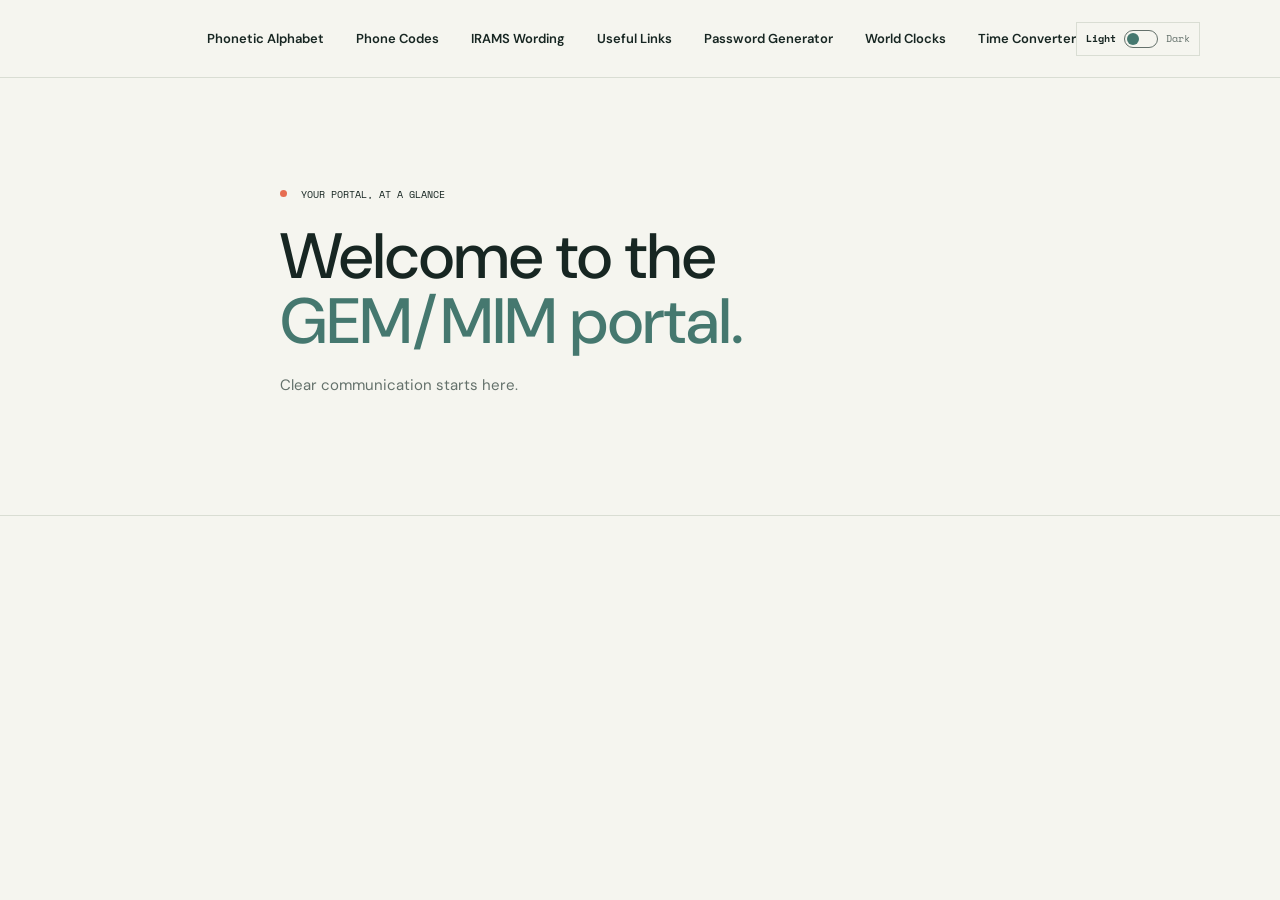
==== index.html @ 0befe722 "Initial commit" ====
<!doctype html>
<html lang="en">
	<head>
		<meta charset="utf-8">
		<meta name="viewport" content="width=device-width, initial-scale=1">
		<meta name="theme-color" content="#f5f5ef">
		<meta name="description" content="Welcome to the GEM/MIM portal. Browse a quick, searchable phonetic alphabet reference.">
		<title>GEM/MIM Portal</title>
		<script src="public/js/theme.js"></script>
		<link rel="preconnect" href="https://fonts.googleapis.com">
		<link rel="preconnect" href="https://fonts.gstatic.com" crossorigin>
		<link href="https://fonts.googleapis.com/css2?family=DM+Sans:wght@400;500;600;700&family=Space+Mono:wght@400;700&display=swap" rel="stylesheet">
		<link rel="stylesheet" href="public/css/styles.css">
		<script src="public/js/index.js" defer></script>
	</head>
	<body>
		<header class="site-header">
			<nav aria-label="Main navigation">
				<div class="header-references">
					<button class="nav-link" type="button" data-open-alphabet aria-haspopup="dialog" aria-controls="alphabet-dialog">Phonetic Alphabet</button>
					<button class="nav-link phonecodes-link" type="button" data-open-phonecodes aria-haspopup="dialog" aria-controls="phonecodes-dialog">Phone Codes</button>
					<button class="nav-link irams-link" type="button" data-open-irams aria-haspopup="dialog">IRAMS Wording</button>
					<button class="nav-link" type="button" data-open-links aria-haspopup="dialog" aria-controls="links-dialog">Useful Links</button>
					<button class="nav-link" type="button" data-open-passwordgenerator aria-haspopup="dialog" aria-controls="passwordgenerator-dialog">Password Generator</button>
					<button class="nav-link" type="button" data-open-worldclocks aria-haspopup="dialog" aria-controls="worldclocks-dialog">World Clocks</button>
					<button class="nav-link" type="button" data-open-timeconverter aria-haspopup="dialog" aria-controls="timeconverter-dialog">Time Converter</button>
				</div>
				<button class="theme-toggle" id="theme-toggle" type="button" role="switch" aria-checked="false" aria-label="Dark mode" title="Switch to dark mode">
					<span>Light</span><span class="theme-toggle-track" aria-hidden="true"><span></span></span><span>Dark</span>
				</button>
			</nav>
		</header>

		<main id="home">
			<section class="welcome" aria-labelledby="welcome-title">
				<div class="welcome-copy">
					<p class="eyebrow"><span class="status-dot" aria-hidden="true"></span> YOUR PORTAL, AT A GLANCE</p>
					<h1 id="welcome-title">Welcome to the<br><span>GEM/MIM portal.</span></h1>
					<p class="welcome-description">Clear communication starts here.</p>
				</div>
			</section>

		</main>

		<dialog class="alphabet-dialog" id="alphabet-dialog" aria-label="Phonetic Alphabet Reference">
			<div class="dialog-toolbar">
				<div class="dialog-actions">
					<button class="dialog-minimize" type="button" data-minimize="alphabet-dialog" aria-label="Minimize phonetic alphabet" title="Minimize">−</button>
					<button class="dialog-close" id="dialog-close" type="button" aria-label="Close phonetic alphabet" title="Close">×</button>
				</div>
			</div>
			<iframe class="alphabet-frame" id="alphabet-frame" src="public/html/phoneticalphabet.html" title="Phonetic alphabet with pronunciations"></iframe>
		</dialog>
		<dialog class="alphabet-dialog" id="phonecodes-dialog" aria-label="Phone Codes Reference">
			<div class="dialog-toolbar">
				<div class="dialog-actions">
					<button class="dialog-minimize" type="button" data-minimize="phonecodes-dialog" aria-label="Minimize phone codes" title="Minimize">−</button>
					<button class="dialog-close" id="phonecodes-dialog-close" type="button" aria-label="Close phone codes" title="Close">×</button>
				</div>
			</div>
			<iframe class="alphabet-frame" id="phonecodes-frame" src="public/html/phonecodes.html" title="Country phone codes"></iframe>
		</dialog>
		<template id="irams-dialog-template">
			<dialog class="alphabet-dialog" aria-label="IRAMS Wording Generator">
				<div class="dialog-toolbar">
					<div class="dialog-actions">
						<button class="dialog-minimize" type="button" data-minimize-irams aria-label="Minimize IRAMS wording" title="Minimize">−</button>
						<button class="dialog-close" type="button" data-close-irams aria-label="Close IRAMS wording" title="Close">×</button>
					</div>
				</div>
				<iframe class="alphabet-frame" src="public/html/iramswording.html" title="IRAMS wording generator"></iframe>
			</dialog>
		</template>
		<dialog class="alphabet-dialog" id="links-dialog" aria-label="Useful Links Collection">
			<div class="dialog-toolbar">
				<div class="dialog-actions">
					<button class="dialog-minimize" type="button" data-minimize="links-dialog" aria-label="Minimize useful links" title="Minimize">−</button>
					<button class="dialog-close" id="links-dialog-close" type="button" aria-label="Close useful links" title="Close">×</button>
				</div>
			</div>
			<iframe class="alphabet-frame" id="links-frame" src="public/html/links.html" title="Useful links"></iframe>
		</dialog>
		<dialog class="alphabet-dialog" id="passwordgenerator-dialog" aria-label="Password Generator">
			<div class="dialog-toolbar">
				<div class="dialog-actions">
					<button class="dialog-minimize" type="button" data-minimize="passwordgenerator-dialog" aria-label="Minimize password generator" title="Minimize">−</button>
					<button class="dialog-close" id="passwordgenerator-dialog-close" type="button" aria-label="Close password generator" title="Close">×</button>
				</div>
			</div>
			<iframe class="alphabet-frame" id="passwordgenerator-frame" src="public/html/passwordgenerator.html" title="Password generator"></iframe>
		</dialog>
		<dialog class="alphabet-dialog worldclocks-dialog" id="worldclocks-dialog" aria-label="World Clocks">
			<div class="dialog-toolbar">
				<div class="dialog-actions">
					<button class="dialog-minimize" type="button" data-minimize="worldclocks-dialog" aria-label="Minimize world clocks" title="Minimize">−</button>
					<button class="dialog-close" id="worldclocks-dialog-close" type="button" aria-label="Close world clocks" title="Close">×</button>
				</div>
			</div>
			<iframe class="alphabet-frame worldclocks-frame" id="worldclocks-frame" src="public/html/worldclocks.html" title="World clocks"></iframe>
		</dialog>
		<dialog class="alphabet-dialog" id="timeconverter-dialog" aria-label="Time Converter">
			<div class="dialog-toolbar">
				<div class="dialog-actions">
					<button class="dialog-minimize" type="button" data-minimize="timeconverter-dialog" aria-label="Minimize time converter" title="Minimize">−</button>
					<button class="dialog-close" id="timeconverter-dialog-close" type="button" aria-label="Close time converter" title="Close">×</button>
				</div>
			</div>
			<iframe class="alphabet-frame" id="timeconverter-frame" src="public/html/timeconverter.html" title="Time converter"></iframe>
		</dialog>
		<div class="minimized-dialog-dock" id="minimized-dialog-dock" role="group" aria-label="Minimized popups" hidden></div>
	</body>
</html>
---- public/css/styles.css ----
:root {
	color-scheme: light;
	--paper: #f5f5ef;
	--ink: #172622;
	--muted: #64716b;
	--line: #d9ddd3;
	--lime: #e4ed75;
	--coral: #e66d51;
	--teal: #9fc8bd;
	--surface: #fafaf6;
	--surface-muted: #e9ebe5;
	--surface-hover: #ebeee5;
	--surface-green: #edf1e9;
	--surface-error: #f7e9e3;
	--accent: #45786f;
	--accent-deep: #315a51;
	--accent-text: #48766d;
	--input-border: #cbd1c7;
	--placeholder: #818b84;
	--error-text: #813d2d;
	--disabled-bg: #dfe3dc;
	--disabled-text: #727d75;
	--toolbar-bg: #172622;
	--toolbar-fg: #f5f5ef;
	--popup-paper: var(--paper);
	--mono: "Space Mono", "Courier New", monospace;
	--sans: "DM Sans", "Avenir Next", Avenir, sans-serif;
}

:root[data-theme="dark"] {
	color-scheme: dark;
	--paper: #252927;
	--ink: #e5ece5;
	--muted: #a8b5ac;
	--line: #39463f;
	--lime: #d5e56b;
	--coral: #f08367;
	--teal: #87b9a8;
	--surface: #3c4440;
	--surface-muted: #434b47;
	--surface-hover: #46534c;
	--surface-green: #35493f;
	--surface-error: #4a3832;
	--accent: #a2d1bd;
	--accent-deep: #365f50;
	--accent-text: #a2d1bd;
	--input-border: #53635a;
	--placeholder: #a0ada4;
	--error-text: #ffc0ad;
	--disabled-bg: #303c35;
	--disabled-text: #9aa69e;
	--toolbar-bg: #293a33;
	--toolbar-fg: #edf3ed;
	--popup-paper: #343a37;
}

:root[data-theme="dark"][data-context="popup"] { --paper: var(--popup-paper); }

* { box-sizing: border-box; }

html { scroll-behavior: smooth; }

body {
	margin: 0;
	background: var(--paper);
	color: var(--ink);
	font-family: var(--sans);
	-webkit-font-smoothing: antialiased;
}

a { color: inherit; }

.site-header {
	height: 78px;
	padding: 0 clamp(22px, 6.25vw, 96px);
	display: flex;
	align-items: center;
	justify-content: flex-start;
	border-bottom: 1px solid var(--line);
}

.site-header nav { width: 100%; display: grid; grid-template-columns: 1fr auto 1fr; align-items: center; }
.header-references { grid-column: 2; display: flex; align-items: center; gap: 20px; }
.theme-toggle { grid-column: 3; justify-self: end; display: inline-flex; align-items: center; gap: 8px; padding: 7px 9px; border: 1px solid var(--line); background: transparent; color: var(--muted); font: 10px var(--mono); cursor: pointer; }
.theme-toggle[aria-checked="false"] > span:first-child, .theme-toggle[aria-checked="true"] > span:last-child { color: var(--ink); font-weight: 700; }
.theme-toggle-track { width: 34px; height: 18px; display: flex; align-items: center; padding: 2px; border: 1px solid var(--muted); border-radius: 10px; }
.theme-toggle-track span { width: 12px; height: 12px; border-radius: 50%; background: var(--accent); transition: transform 160ms ease; }
.theme-toggle[aria-checked="true"] .theme-toggle-track span { transform: translateX(16px); }

.nav-link {
	display: inline-flex;
	align-items: center;
	gap: 10px;
	padding: 9px 0 9px 12px;
	border: 0;
	background: transparent;
	color: var(--ink);
	font-family: var(--sans);
	font-size: 13px;
	font-weight: 600;
	cursor: pointer;
}

.nav-link:hover { color: var(--accent); }
.nav-link:disabled, .nav-link:disabled:hover { color: var(--muted); cursor: not-allowed; opacity: 0.65; }

a:focus-visible, button:focus-visible, input:focus-visible { outline: 3px solid var(--coral); outline-offset: 4px; }

main { max-width: 1440px; margin: 0 auto; }

.welcome {
	min-height: 438px;
	display: grid;
	grid-template-columns: 1fr;
	align-items: center;
	padding: 70px clamp(22px, 10.4vw, 160px) 78px;
	border-bottom: 1px solid var(--line);
}

.welcome-copy { width: 100%; max-width: 720px; margin: 0 auto; }
.eyebrow { margin: 0; font: 10px var(--mono); letter-spacing: 0; }
.status-dot { display: inline-block; width: 7px; height: 7px; margin-right: 8px; border-radius: 50%; background: var(--coral); vertical-align: 1px; }

h1 {
	margin: 22px 0 18px;
	font-size: clamp(42px, 5vw, 70px);
	line-height: 1.02;
	font-weight: 500;
	letter-spacing: 0;
}

h1 span { color: var(--accent); }
.welcome-description { max-width: 380px; margin: 0; color: var(--muted); font-size: 15px; line-height: 1.7; }

.alphabet-dialog {
	width: min(900px, calc(100vw - 32px));
	max-width: none;
	max-height: min(900px, calc(100vh - 32px));
	max-height: min(900px, calc(100dvh - 32px));
	padding: 0;
	border: 1px solid var(--line);
	background: var(--popup-paper);
	color: var(--ink);
	box-shadow: 0 24px 90px rgb(0 0 0 / 30%);
}
.worldclocks-dialog { width: min(1320px, calc(100vw - 32px)); max-height: min(960px, calc(100vh - 32px)); max-height: min(960px, calc(100dvh - 32px)); }

.alphabet-dialog::backdrop { background: rgb(16 28 24 / 68%); backdrop-filter: blur(3px); }
.dialog-toolbar { min-height: 64px; display: flex; align-items: center; justify-content: flex-end; gap: 16px; padding: 0 20px 0 24px; background: var(--toolbar-bg); color: var(--toolbar-fg); }
.dialog-toolbar:focus { outline: none; }
.dialog-actions { display: flex; align-items: center; gap: 7px; }
.dialog-minimize { width: 38px; height: 38px; display: grid; place-items: center; border: 1px solid rgb(245 245 239 / 35%); background: transparent; color: var(--toolbar-fg); font: 23px/1 var(--sans); cursor: pointer; }
.dialog-minimize:hover { background: var(--accent-deep); }
.dialog-close { width: 38px; height: 38px; display: grid; place-items: center; border: 1px solid rgb(245 245 239 / 35%); background: transparent; color: var(--toolbar-fg); font: 25px/1 var(--sans); cursor: pointer; }
.dialog-close:hover { background: var(--coral); }
.alphabet-frame { width: 100%; height: min(800px, calc(100vh - 96px)); height: min(800px, calc(100dvh - 96px)); display: block; border: 0; background: var(--paper); }
.worldclocks-frame { height: min(880px, calc(100vh - 96px)); height: min(880px, calc(100dvh - 96px)); }
.minimized-dialog-dock { position: fixed; right: 16px; bottom: 16px; z-index: 10; display: flex; flex-wrap: wrap; justify-content: flex-end; gap: 8px; max-width: calc(100vw - 32px); }
.minimized-dialog-dock[hidden] { display: none; }
.minimized-popup { display: flex; border: 1px solid var(--line); background: var(--ink); box-shadow: 0 8px 24px rgb(0 0 0 / 18%); }
.minimized-popup button { min-height: 48px; border: 0; background: transparent; color: var(--toolbar-fg); font: 13px var(--sans); cursor: pointer; }
.minimized-popup button:hover { background: var(--accent-deep); }
.minimized-popup-restore { padding: 0 16px; font-weight: 600 !important; }
.minimized-popup-dismiss { width: 44px; border-left: 1px solid rgb(245 245 239 / 25%) !important; font-size: 21px !important; }

.pronunciation-page { padding: 34px clamp(18px, 5vw, 42px) 40px; }
.pronunciation-kicker { margin: 0 0 10px; color: var(--accent); font: 10px var(--mono); }
.pronunciation-title { margin: 0; font-size: clamp(28px, 5vw, 40px); font-weight: 500; line-height: 1.1; }
.pronunciation-note { margin: 10px 0 24px; color: var(--muted); font-size: 13px; }
.spelling-tool { margin: 24px 0 28px; padding: 18px; border: 1px solid var(--line); background: var(--surface); }
.spelling-title { margin: 0 0 14px; font-size: 16px; font-weight: 600; }
.spelling-label { display: block; margin-bottom: 7px; color: var(--muted); font-size: 11px; font-weight: 600; }
.spelling-input-wrap { position: relative; width: 100%; }
.spelling-input { width: 100%; min-height: 42px; padding: 0 44px 0 11px; border: 1px solid var(--input-border); border-radius: 0; background: var(--paper); color: var(--ink); font: 14px var(--sans); }
.spelling-input::placeholder { color: var(--placeholder); }
.popup-search-clear { width: 30px; height: 30px; position: absolute; top: 50%; right: 7px; display: grid; place-items: center; padding: 0; transform: translateY(-50%); border: 0; background: transparent; color: var(--muted); font: 20px/1 var(--sans); cursor: pointer; }
.popup-search-clear:hover { background: var(--surface-hover); color: var(--ink); }
.popup-search-clear[hidden] { display: none; }
.phonecodes-search::-webkit-search-cancel-button, .links-search::-webkit-search-cancel-button, .spelling-input::-webkit-search-cancel-button { -webkit-appearance: none; appearance: none; }
.spelling-hint, .spelling-status { margin: 8px 0 0; color: var(--muted); font-size: 11px; }
.spelling-output { display: flex; flex-wrap: wrap; gap: 8px; margin-top: 15px; }
.spelling-word { display: flex; flex-wrap: wrap; gap: 6px; }
.spelling-item { min-width: 88px; display: flex; flex-direction: column; gap: 3px; padding: 7px 9px; border-left: 2px solid var(--teal); background: var(--surface-green); }
.spelling-character { color: var(--accent-text); font: 700 11px var(--mono); }
.spelling-detail { color: var(--ink); font-size: 10px; }
.spelling-item-unsupported { border-left-color: var(--coral); background: var(--surface-error); }
.spelling-item-unsupported .spelling-character { color: var(--coral); }
.pronunciation-section + .pronunciation-section { margin-top: 28px; }
.pronunciation-section-title { margin: 0 0 12px; font-size: 18px; font-weight: 600; }
.pronunciation-list { display: grid; grid-template-columns: repeat(2, minmax(0, 1fr)); margin: 0; padding: 0; list-style: none; border-top: 1px solid var(--line); }
.pronunciation-item { min-height: 54px; display: grid; grid-template-columns: 27px minmax(72px, 1fr) auto; align-items: center; gap: 8px; padding: 0 9px; border-bottom: 1px solid var(--line); }
.pronunciation-item:nth-child(2n) { border-left: 1px solid var(--line); }
.pronunciation-symbol { color: var(--accent-text); font: 700 11px var(--mono); }
.pronunciation-word { font-size: 13px; font-weight: 600; }
.pronunciation-sound { color: var(--muted); font: 9px var(--mono); text-align: right; }

.phonecodes-page { padding: 34px clamp(18px, 5vw, 42px) 40px; }
.phonecodes-kicker { margin: 0 0 10px; color: var(--accent); font: 10px var(--mono); }
.phonecodes-title { margin: 0; font-size: clamp(28px, 5vw, 40px); font-weight: 500; line-height: 1.1; }
.phonecodes-tools { display: grid; grid-template-columns: 1fr auto; align-items: end; gap: 7px 18px; margin: 24px 0 12px; }
.phonecodes-search-label { grid-column: 1 / -1; color: var(--muted); font-size: 11px; font-weight: 600; }
.phonecodes-search-wrap { position: relative; }
.phonecodes-search { width: 100%; height: 42px; padding: 0 44px 0 38px; border: 1px solid var(--input-border); border-radius: 0; background: var(--surface); color: var(--ink); font: 12px var(--sans); }
.phonecodes-search-icon { width: 13px; height: 13px; position: absolute; top: 14px; left: 14px; border: 1.5px solid var(--muted); border-radius: 50%; pointer-events: none; }
.phonecodes-search-icon::after { content: ""; width: 5px; height: 1.5px; position: absolute; right: -4px; bottom: -2px; background: var(--muted); transform: rotate(45deg); }
.phonecodes-count { margin: 0 0 12px; color: var(--muted); font: 10px var(--mono); white-space: nowrap; }
.phonecodes-table-wrap { overflow: auto; border-top: 1px solid var(--line); }
.phonecodes-table { width: 100%; border-collapse: collapse; text-align: left; font-size: 12px; }
.phonecodes-table th { position: sticky; top: 0; z-index: 1; padding: 10px; background: var(--ink); color: var(--paper); font: 9px var(--mono); }
.phonecodes-table td { height: 42px; padding: 7px 10px; border-bottom: 1px solid var(--line); }
.phonecodes-table td:nth-child(n + 2) { font-family: var(--mono); font-size: 10px; }
.phonecodes-table tbody tr:hover { background: var(--surface-hover); }
.phonecodes-table td:nth-child(2) { color: var(--accent); font-weight: 700; }
.phonecodes-empty { margin: 0; padding: 22px 10px; border-bottom: 1px solid var(--line); color: var(--muted); font-size: 13px; }
.phonecodes-empty[hidden] { display: none; }

.links-page { padding: 34px clamp(18px, 5vw, 42px) 40px; }
.links-kicker { margin: 0 0 10px; color: var(--accent); font: 10px var(--mono); }
.links-title { margin: 0; font-size: clamp(28px, 5vw, 40px); font-weight: 500; line-height: 1.1; }
.links-tools { display: grid; grid-template-columns: 1fr auto; align-items: end; gap: 7px 18px; margin: 24px 0 12px; }
.links-search-label { grid-column: 1 / -1; color: var(--muted); font-size: 11px; font-weight: 600; }
.links-search-wrap { position: relative; }
.links-search { width: 100%; height: 42px; padding: 0 44px 0 38px; border: 1px solid var(--input-border); border-radius: 0; background: var(--surface); color: var(--ink); font: 12px var(--sans); }
.links-search-icon { width: 13px; height: 13px; position: absolute; top: 14px; left: 14px; border: 1.5px solid var(--muted); border-radius: 50%; pointer-events: none; }
.links-search-icon::after { content: ""; width: 5px; height: 1.5px; position: absolute; right: -4px; bottom: -2px; background: var(--muted); transform: rotate(45deg); }
.links-count { margin: 0 0 12px; color: var(--muted); font: 10px var(--mono); white-space: nowrap; }
.links-group + .links-group { margin-top: 24px; }
.links-group-title { display: flex; align-items: center; justify-content: space-between; gap: 12px; margin: 0; padding: 7px 10px; border-top: 1px solid var(--line); background: var(--surface-muted); font-size: 14px; font-weight: 600; }
.links-group-toggle { width: 30px; height: 30px; flex: 0 0 30px; border: 1px solid var(--line); background: transparent; color: var(--ink); font: 16px/1 var(--sans); cursor: pointer; }
.links-group-toggle:hover { background: var(--lime); }
.links-table-wrap { overflow: auto; border-top: 1px solid var(--line); }
.links-table { width: 100%; border-collapse: collapse; text-align: left; font-size: 12px; }
.links-table th { position: sticky; top: 0; z-index: 1; padding: 10px; background: var(--ink); color: var(--paper); font: 9px var(--mono); }
.links-table td { height: 48px; padding: 7px 10px; border-bottom: 1px solid var(--line); }
.links-table tbody tr:hover { background: var(--surface-hover); }
.links-title-cell { font-weight: 600; }
.links-table td:nth-child(2), .links-table td:nth-child(3) { width: 1%; white-space: nowrap; }
.links-toggle { width: 34px; height: 34px; border: 1px solid var(--line); background: transparent; color: var(--ink); font: 16px/1 var(--sans); cursor: pointer; }
.links-toggle:hover, .links-open-button:hover { background: var(--lime); }
.links-open-button { min-height: 34px; display: inline-flex; align-items: center; padding: 0 10px; border: 1px solid var(--line); color: var(--ink); font-size: 11px; font-weight: 600; text-decoration: none; }
.links-details-row[hidden], .links-empty[hidden] { display: none; }
.links-table .links-details-row:hover { background: transparent; }
.links-details-content { margin: 0; padding: 5px 0; color: var(--muted); font-size: 12px; line-height: 1.6; white-space: pre-wrap; }
.links-empty { margin: 0; padding: 22px 10px; border-bottom: 1px solid var(--line); color: var(--muted); font-size: 13px; }

.irams-page { max-width: 820px; padding: 28px clamp(18px, 4vw, 34px) 36px; }
.irams-title { margin: 0 0 22px; font-size: clamp(27px, 4vw, 36px); font-weight: 500; line-height: 1.1; }
.irams-form-error { margin: -10px 0 18px; padding: 10px 12px; border-left: 3px solid var(--coral); background: var(--surface-error); color: var(--error-text); font-size: 12px; line-height: 1.5; }
.irams-form-error[hidden] { display: none; }
.irams-form { display: grid; gap: 17px; }
.irams-count-fields { display: grid; grid-template-columns: repeat(2, minmax(0, 1fr)); gap: 14px; }
.irams-field { min-width: 0; display: grid; gap: 7px; }
.irams-field label { color: var(--ink); font-size: 12px; font-weight: 600; }
.irams-field input, .irams-field textarea, .irams-output {
	width: 100%;
	border: 1px solid var(--input-border);
	border-radius: 0;
	background: var(--surface);
	color: var(--ink);
	font: 13px var(--sans);
}
.irams-field input { min-height: 40px; padding: 0 11px; }
.irams-field textarea { min-height: 92px; padding: 10px 11px; resize: none; line-height: 1.5; }
.irams-field textarea#impacted-customers { min-height: 128px; }
.irams-field textarea:disabled { background: var(--surface-muted); color: var(--placeholder); cursor: not-allowed; }
.irams-field input::placeholder, .irams-field textarea::placeholder { color: var(--placeholder); }
.irams-field-hint { color: var(--muted); font-size: 10px; }
.irams-checkbox { width: fit-content; display: inline-flex; align-items: center; gap: 9px; color: var(--ink); font-size: 12px; font-weight: 600; cursor: pointer; }
.irams-checkbox input { width: 16px; height: 16px; margin: 0; accent-color: var(--accent); }
.irams-generate-button { width: fit-content; min-height: 40px; padding: 0 16px; border: 0; background: var(--ink); color: var(--paper); font: 12px var(--sans); font-weight: 600; cursor: pointer; }
.irams-generate-button:hover { background: var(--accent-deep); }
.irams-output-section { margin-top: 25px; padding-top: 17px; border-top: 1px solid var(--line); }
.irams-output-heading { display: flex; align-items: center; justify-content: space-between; gap: 16px; margin-bottom: 9px; }
.irams-output-heading h2 { margin: 0; font-size: 16px; font-weight: 600; }
.irams-copy-button { min-height: 34px; padding: 0 12px; border: 1px solid var(--ink); background: var(--ink); color: var(--paper); font: 11px var(--sans); font-weight: 600; cursor: pointer; }
.irams-copy-button:hover { background: var(--accent-deep); }
.irams-copy-button:disabled { border-color: var(--line); background: var(--disabled-bg); color: var(--disabled-text); cursor: not-allowed; }
.irams-output { min-height: 130px; padding: 11px; resize: none; line-height: 1.6; }
.irams-copy-status { min-height: 15px; margin: 5px 0 0; color: var(--muted); font-size: 10px; }

.password-generator-page { max-width: 720px; padding: 30px clamp(18px, 5vw, 42px) 38px; }
.password-generator-kicker { margin: 0 0 10px; color: var(--accent); font: 10px var(--mono); }
.password-generator-title { margin: 0; font-size: clamp(28px, 5vw, 40px); font-weight: 500; line-height: 1.1; }
.password-generator-controls { margin-top: 24px; padding: 18px; border: 1px solid var(--line); background: var(--surface); }
.password-length-heading { display: flex; align-items: center; justify-content: space-between; gap: 12px; color: var(--ink); font-size: 12px; font-weight: 600; }
.password-length-heading output { color: var(--accent); font: 700 13px var(--mono); }
.password-length-slider { width: 100%; height: 24px; display: block; margin: 9px 0 18px; accent-color: var(--accent); cursor: pointer; }
.password-character-options { display: grid; gap: 11px; margin: 0; padding: 0; border: 0; }
.password-character-options legend { margin-bottom: 12px; color: var(--muted); font-size: 11px; font-weight: 600; }
.password-character-options label { display: flex; align-items: center; gap: 9px; width: fit-content; color: var(--ink); font-size: 12px; cursor: pointer; }
.password-character-options input { width: 16px; height: 16px; margin: 0; accent-color: var(--accent); }
.password-generate-button { min-height: 40px; margin-top: 20px; padding: 0 16px; border: 0; background: var(--ink); color: var(--paper); font: 12px var(--sans); font-weight: 600; cursor: pointer; }
.password-generate-button:hover { background: var(--accent-deep); }
.password-generator-status { min-height: 16px; margin: 10px 0 0; color: var(--muted); font-size: 11px; }
.password-results { margin: 20px 0 0; padding: 0; border-top: 1px solid var(--line); list-style: none; }
.password-result { min-width: 0; display: grid; grid-template-columns: minmax(0, 1fr) auto; align-items: center; gap: 12px; padding: 10px 0; border-bottom: 1px solid var(--line); }
.password-result-value { min-width: 0; color: var(--ink); font: 11px var(--mono); overflow-wrap: anywhere; }
.password-copy-button { min-width: 64px; min-height: 34px; padding: 0 10px; border: 1px solid var(--ink); background: transparent; color: var(--ink); font: 11px var(--sans); font-weight: 600; cursor: pointer; }
.password-copy-button:hover { background: var(--lime); }

.time-converter-page { padding: 30px clamp(18px, 5vw, 42px) 38px; }
.time-converter-kicker { margin: 0 0 10px; color: var(--accent); font: 10px var(--mono); }
.time-converter-title { margin: 0; font-size: clamp(28px, 5vw, 40px); font-weight: 500; line-height: 1.1; }
.time-converter-controls { margin: 22px 0 24px; padding-bottom: 18px; border-bottom: 1px solid var(--line); }
.time-converter-fields { max-width: 700px; display: grid; grid-template-columns: repeat(2, minmax(0, 1fr)); gap: 14px; }
.time-converter-input-wrap { min-width: 0; display: grid; align-content: start; gap: 8px; }
.time-converter-input-wrap label { color: var(--ink); font-size: 12px; font-weight: 600; }
#source-time, .time-converter-select { width: 100%; min-width: 0; min-height: 42px; padding: 0 10px; border: 1px solid var(--input-border); border-radius: 0; background: var(--surface); color: var(--ink); font: 13px var(--sans); }
.time-converter-zone-note { min-height: 14px; margin: 10px 0 0; color: var(--muted); font: 10px var(--mono); }
.time-converter-results { display: grid; grid-template-columns: repeat(auto-fit, minmax(140px, 1fr)); gap: 10px; }
.time-converter-result { min-width: 0; padding: 14px 12px; border: 1px solid var(--line); background: var(--surface); }
.time-converter-result h2 { margin: 0 0 14px; color: var(--muted); font: 10px var(--mono); text-transform: uppercase; }
.time-converter-time { display: block; color: var(--ink); font: 24px var(--mono); font-variant-numeric: tabular-nums; }
.time-converter-date { margin: 7px 0 0; color: var(--muted); font-size: 11px; }
.time-converter-zone { margin: 12px 0 0; color: var(--accent); font: 10px var(--mono); }

.world-clocks-page { padding: 28px clamp(16px, 3vw, 28px) 32px; }
.world-clocks-title { margin: 0 0 20px; font-size: 28px; font-weight: 500; line-height: 1.1; }
.world-clocks-layout { display: grid; grid-template-columns: 1fr; align-items: start; gap: 20px; }
.world-map { min-width: 0; margin: 0; padding: 12px; border: 1px solid var(--line); background: var(--surface); }
.world-map-canvas { position: relative; }
.world-map-canvas img { width: 100%; height: auto; display: block; }
.world-map-overlay { width: 100%; height: 100%; position: absolute; inset: 0; overflow: visible; pointer-events: none; }
.world-night-zone { fill: #636c67; opacity: 0.52; }
.world-clock-pin-halo { fill: var(--lime); fill-opacity: 0.9; stroke: var(--ink); stroke-width: 2; vector-effect: non-scaling-stroke; }
.world-clock-pin-center { fill: var(--coral); stroke: var(--paper); stroke-width: 2; vector-effect: non-scaling-stroke; }
.world-clock-list { display: grid; grid-template-columns: repeat(3, minmax(0, 1fr)); column-gap: 24px; border-top: 1px solid var(--line); }
.world-clock-row { display: grid; grid-template-columns: minmax(0, 1fr) auto; align-items: center; gap: 4px 12px; padding: 11px 2px; border-bottom: 1px solid var(--line); cursor: pointer; }
.world-clock-row[aria-pressed="true"] { padding-right: 8px; padding-left: 8px; background: var(--surface-hover); box-shadow: inset 3px 0 var(--accent); }
.world-clock-row:focus-visible { outline: 2px solid var(--coral); outline-offset: -2px; }
.world-clock-place { min-width: 0; display: flex; align-items: baseline; justify-content: space-between; gap: 8px; }
.world-clock-city { min-width: 0; overflow: hidden; margin: 0; font-size: 13px; font-weight: 600; text-overflow: ellipsis; white-space: nowrap; }
.world-clock-zone { flex: 0 0 auto; color: var(--accent); font: 10px var(--mono); }
.world-clock-time { grid-column: 1; color: var(--ink); font: 20px var(--mono); font-variant-numeric: tabular-nums; }
.world-clock-date { grid-column: 2; grid-row: 2; color: var(--muted); font-size: 10px; text-align: right; white-space: nowrap; }
.world-clock-difference { grid-column: 1 / -1; color: var(--muted); font-size: 10px; }

.site-footer { min-height: 64px; display: flex; align-items: center; justify-content: space-between; gap: 20px; padding: 0 clamp(22px, 6.25vw, 96px); border-top: 1px solid var(--line); color: var(--muted); font: 9px var(--mono); }
.footer-slash { color: var(--coral); }

@media (max-width: 760px) {
	.site-header { height: auto; min-height: 68px; padding-top: 8px; padding-bottom: 8px; }
	.site-header nav { grid-template-columns: 1fr auto 1fr; grid-template-rows: auto auto; gap: 4px; }
	.header-references { grid-column: 1 / -1; grid-row: 2; justify-content: center; flex-wrap: wrap; gap: 4px 10px; }
	.theme-toggle { grid-column: 3; grid-row: 1; }
	.nav-link { padding-right: 3px; padding-left: 3px; font-size: 12px; }
	.welcome { min-height: auto; padding-top: 58px; padding-bottom: 66px; }
	.pronunciation-page { padding-top: 27px; }
	.phonecodes-page { padding-top: 27px; }
	.links-page { padding-top: 27px; }
	.password-generator-page { padding-top: 27px; }
	.time-converter-page { padding-top: 27px; }
	.time-converter-fields { grid-template-columns: 1fr; }
	.world-clocks-page { padding-top: 27px; }
	.world-clock-list { grid-template-columns: repeat(2, minmax(0, 1fr)); column-gap: 18px; }
	.irams-page { padding-top: 24px; }
}

@media (max-width: 480px) {
	.nav-link { gap: 5px; font-size: 11px; }
	.welcome { padding-top: 47px; }
	h1 { font-size: 43px; }
	.welcome-description { font-size: 14px; }
	.pronunciation-list { grid-template-columns: 1fr; }
	.pronunciation-item:nth-child(2n) { border-left: 0; }
	.spelling-tool { padding: 13px; }
	.spelling-output { gap: 6px; }
	.spelling-word { gap: 4px; }
	.spelling-item { min-width: 78px; padding: 6px 7px; }
	.phonecodes-table { min-width: 440px; }
	.phonecodes-tools { grid-template-columns: 1fr; gap: 7px; }
	.phonecodes-search-label { grid-column: auto; }
	.phonecodes-count { margin: 0; }
	.links-table { min-width: 420px; }
	.links-tools { grid-template-columns: 1fr; gap: 7px; }
	.links-search-label { grid-column: auto; }
	.links-count { margin: 0; }
	.password-generator-controls { padding: 14px; }
	.world-clocks-layout { grid-template-columns: 1fr; gap: 18px; }
	.world-clock-list { grid-template-columns: 1fr; }
	.world-clocks-title { margin-bottom: 16px; }
	.irams-count-fields { grid-template-columns: 1fr; gap: 12px; }
	.site-footer { align-items: flex-start; flex-direction: column; justify-content: center; gap: 7px; padding-top: 14px; padding-bottom: 14px; }
}

@media (prefers-reduced-motion: reduce) {
	*, *::before, *::after { scroll-behavior: auto !important; transition-duration: 0.01ms !important; }
}
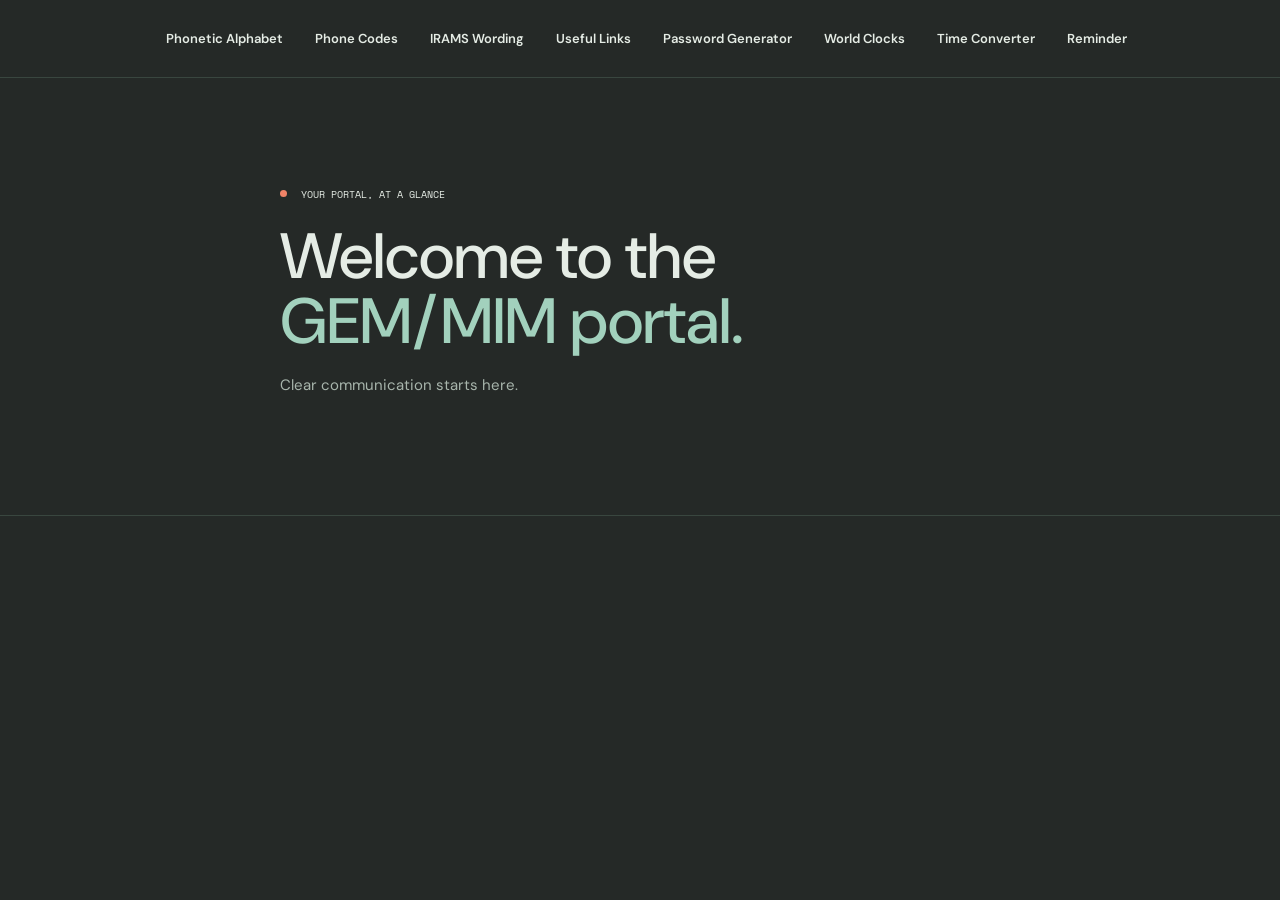
==== commit 28c2ab48: "Update" ====
--- a/index.html
+++ b/index.html
@@ -3,7 +3,7 @@
 	<head>
 		<meta charset="utf-8">
 		<meta name="viewport" content="width=device-width, initial-scale=1">
-		<meta name="theme-color" content="#f5f5ef">
+		<meta name="theme-color" content="#252927">
 		<meta name="description" content="Welcome to the GEM/MIM portal. Browse a quick, searchable phonetic alphabet reference.">
 		<title>GEM/MIM Portal</title>
 		<script src="public/js/theme.js"></script>
@@ -24,10 +24,8 @@
 					<button class="nav-link" type="button" data-open-passwordgenerator aria-haspopup="dialog" aria-controls="passwordgenerator-dialog">Password Generator</button>
 					<button class="nav-link" type="button" data-open-worldclocks aria-haspopup="dialog" aria-controls="worldclocks-dialog">World Clocks</button>
 					<button class="nav-link" type="button" data-open-timeconverter aria-haspopup="dialog" aria-controls="timeconverter-dialog">Time Converter</button>
+					<button class="nav-link" type="button" data-open-reminder aria-haspopup="dialog">Reminder</button>
 				</div>
-				<button class="theme-toggle" id="theme-toggle" type="button" role="switch" aria-checked="false" aria-label="Dark mode" title="Switch to dark mode">
-					<span>Light</span><span class="theme-toggle-track" aria-hidden="true"><span></span></span><span>Dark</span>
-				</button>
 			</nav>
 		</header>
 
@@ -44,6 +42,7 @@
 
 		<dialog class="alphabet-dialog" id="alphabet-dialog" aria-label="Phonetic Alphabet Reference">
 			<div class="dialog-toolbar">
+				<h2 class="dialog-title">Phonetic Alphabet</h2>
 				<div class="dialog-actions">
 					<button class="dialog-minimize" type="button" data-minimize="alphabet-dialog" aria-label="Minimize phonetic alphabet" title="Minimize">−</button>
 					<button class="dialog-close" id="dialog-close" type="button" aria-label="Close phonetic alphabet" title="Close">×</button>
@@ -53,6 +52,7 @@
 		</dialog>
 		<dialog class="alphabet-dialog" id="phonecodes-dialog" aria-label="Phone Codes Reference">
 			<div class="dialog-toolbar">
+				<h2 class="dialog-title">Phone Codes</h2>
 				<div class="dialog-actions">
 					<button class="dialog-minimize" type="button" data-minimize="phonecodes-dialog" aria-label="Minimize phone codes" title="Minimize">−</button>
 					<button class="dialog-close" id="phonecodes-dialog-close" type="button" aria-label="Close phone codes" title="Close">×</button>
@@ -63,6 +63,7 @@
 		<template id="irams-dialog-template">
 			<dialog class="alphabet-dialog" aria-label="IRAMS Wording Generator">
 				<div class="dialog-toolbar">
+					<h2 class="dialog-title" data-popup-title>IRAMS Wording</h2>
 					<div class="dialog-actions">
 						<button class="dialog-minimize" type="button" data-minimize-irams aria-label="Minimize IRAMS wording" title="Minimize">−</button>
 						<button class="dialog-close" type="button" data-close-irams aria-label="Close IRAMS wording" title="Close">×</button>
@@ -73,6 +74,7 @@
 		</template>
 		<dialog class="alphabet-dialog" id="links-dialog" aria-label="Useful Links Collection">
 			<div class="dialog-toolbar">
+				<h2 class="dialog-title">Useful Links</h2>
 				<div class="dialog-actions">
 					<button class="dialog-minimize" type="button" data-minimize="links-dialog" aria-label="Minimize useful links" title="Minimize">−</button>
 					<button class="dialog-close" id="links-dialog-close" type="button" aria-label="Close useful links" title="Close">×</button>
@@ -82,6 +84,7 @@
 		</dialog>
 		<dialog class="alphabet-dialog" id="passwordgenerator-dialog" aria-label="Password Generator">
 			<div class="dialog-toolbar">
+				<h2 class="dialog-title">Password Generator</h2>
 				<div class="dialog-actions">
 					<button class="dialog-minimize" type="button" data-minimize="passwordgenerator-dialog" aria-label="Minimize password generator" title="Minimize">−</button>
 					<button class="dialog-close" id="passwordgenerator-dialog-close" type="button" aria-label="Close password generator" title="Close">×</button>
@@ -91,6 +94,7 @@
 		</dialog>
 		<dialog class="alphabet-dialog worldclocks-dialog" id="worldclocks-dialog" aria-label="World Clocks">
 			<div class="dialog-toolbar">
+				<h2 class="dialog-title">World Clocks</h2>
 				<div class="dialog-actions">
 					<button class="dialog-minimize" type="button" data-minimize="worldclocks-dialog" aria-label="Minimize world clocks" title="Minimize">−</button>
 					<button class="dialog-close" id="worldclocks-dialog-close" type="button" aria-label="Close world clocks" title="Close">×</button>
@@ -100,6 +104,7 @@
 		</dialog>
 		<dialog class="alphabet-dialog" id="timeconverter-dialog" aria-label="Time Converter">
 			<div class="dialog-toolbar">
+				<h2 class="dialog-title">Time Converter</h2>
 				<div class="dialog-actions">
 					<button class="dialog-minimize" type="button" data-minimize="timeconverter-dialog" aria-label="Minimize time converter" title="Minimize">−</button>
 					<button class="dialog-close" id="timeconverter-dialog-close" type="button" aria-label="Close time converter" title="Close">×</button>
@@ -107,6 +112,18 @@
 			</div>
 			<iframe class="alphabet-frame" id="timeconverter-frame" src="public/html/timeconverter.html" title="Time converter"></iframe>
 		</dialog>
+		<template id="reminder-dialog-template">
+			<dialog class="alphabet-dialog reminder-dialog" aria-label="Reminder">
+				<div class="dialog-toolbar">
+					<h2 class="dialog-title" data-reminder-title>REMINDER</h2>
+					<div class="dialog-actions">
+						<button class="dialog-minimize" type="button" data-minimize-reminder aria-label="Minimize reminder" title="Minimize">−</button>
+						<button class="dialog-close" type="button" data-close-reminder aria-label="Close reminder" title="Close">×</button>
+					</div>
+				</div>
+				<iframe class="alphabet-frame" src="public/html/reminder.html" title="Reminder"></iframe>
+			</dialog>
+		</template>
 		<div class="minimized-dialog-dock" id="minimized-dialog-dock" role="group" aria-label="Minimized popups" hidden></div>
 	</body>
 </html>
--- a/public/css/styles.css
+++ b/public/css/styles.css
@@ -1,33 +1,4 @@
 :root {
-	color-scheme: light;
-	--paper: #f5f5ef;
-	--ink: #172622;
-	--muted: #64716b;
-	--line: #d9ddd3;
-	--lime: #e4ed75;
-	--coral: #e66d51;
-	--teal: #9fc8bd;
-	--surface: #fafaf6;
-	--surface-muted: #e9ebe5;
-	--surface-hover: #ebeee5;
-	--surface-green: #edf1e9;
-	--surface-error: #f7e9e3;
-	--accent: #45786f;
-	--accent-deep: #315a51;
-	--accent-text: #48766d;
-	--input-border: #cbd1c7;
-	--placeholder: #818b84;
-	--error-text: #813d2d;
-	--disabled-bg: #dfe3dc;
-	--disabled-text: #727d75;
-	--toolbar-bg: #172622;
-	--toolbar-fg: #f5f5ef;
-	--popup-paper: var(--paper);
-	--mono: "Space Mono", "Courier New", monospace;
-	--sans: "DM Sans", "Avenir Next", Avenir, sans-serif;
-}
-
-:root[data-theme="dark"] {
 	color-scheme: dark;
 	--paper: #252927;
 	--ink: #e5ece5;
@@ -52,6 +23,8 @@
 	--toolbar-bg: #293a33;
 	--toolbar-fg: #edf3ed;
 	--popup-paper: #343a37;
+	--mono: "Space Mono", "Courier New", monospace;
+	--sans: "DM Sans", "Avenir Next", Avenir, sans-serif;
 }
 
 :root[data-theme="dark"][data-context="popup"] { --paper: var(--popup-paper); }
@@ -79,13 +52,8 @@
 	border-bottom: 1px solid var(--line);
 }
 
-.site-header nav { width: 100%; display: grid; grid-template-columns: 1fr auto 1fr; align-items: center; }
-.header-references { grid-column: 2; display: flex; align-items: center; gap: 20px; }
-.theme-toggle { grid-column: 3; justify-self: end; display: inline-flex; align-items: center; gap: 8px; padding: 7px 9px; border: 1px solid var(--line); background: transparent; color: var(--muted); font: 10px var(--mono); cursor: pointer; }
-.theme-toggle[aria-checked="false"] > span:first-child, .theme-toggle[aria-checked="true"] > span:last-child { color: var(--ink); font-weight: 700; }
-.theme-toggle-track { width: 34px; height: 18px; display: flex; align-items: center; padding: 2px; border: 1px solid var(--muted); border-radius: 10px; }
-.theme-toggle-track span { width: 12px; height: 12px; border-radius: 50%; background: var(--accent); transition: transform 160ms ease; }
-.theme-toggle[aria-checked="true"] .theme-toggle-track span { transform: translateX(16px); }
+.site-header nav { width: 100%; display: grid; grid-template-columns: 1fr; align-items: center; }
+.header-references { grid-column: 1; display: flex; align-items: center; justify-content: center; gap: 20px; }
 
 .nav-link {
 	display: inline-flex;
@@ -143,11 +111,13 @@
 	color: var(--ink);
 	box-shadow: 0 24px 90px rgb(0 0 0 / 30%);
 }
+.reminder-dialog { width: min(1120px, calc(100vw - 32px)); }
 .worldclocks-dialog { width: min(1320px, calc(100vw - 32px)); max-height: min(960px, calc(100vh - 32px)); max-height: min(960px, calc(100dvh - 32px)); }
 
 .alphabet-dialog::backdrop { background: rgb(16 28 24 / 68%); backdrop-filter: blur(3px); }
-.dialog-toolbar { min-height: 64px; display: flex; align-items: center; justify-content: flex-end; gap: 16px; padding: 0 20px 0 24px; background: var(--toolbar-bg); color: var(--toolbar-fg); }
+.dialog-toolbar { min-height: 64px; display: flex; align-items: center; justify-content: space-between; gap: 16px; padding: 0 20px 0 24px; background: var(--toolbar-bg); color: var(--toolbar-fg); }
 .dialog-toolbar:focus { outline: none; }
+.dialog-title { min-width: 0; margin: 0; overflow: hidden; font-size: 18px; font-weight: 600; line-height: 1.2; text-overflow: ellipsis; white-space: nowrap; }
 .dialog-actions { display: flex; align-items: center; gap: 7px; }
 .dialog-minimize { width: 38px; height: 38px; display: grid; place-items: center; border: 1px solid rgb(245 245 239 / 35%); background: transparent; color: var(--toolbar-fg); font: 23px/1 var(--sans); cursor: pointer; }
 .dialog-minimize:hover { background: var(--accent-deep); }
@@ -157,9 +127,12 @@
 .worldclocks-frame { height: min(880px, calc(100vh - 96px)); height: min(880px, calc(100dvh - 96px)); }
 .minimized-dialog-dock { position: fixed; right: 16px; bottom: 16px; z-index: 10; display: flex; flex-wrap: wrap; justify-content: flex-end; gap: 8px; max-width: calc(100vw - 32px); }
 .minimized-dialog-dock[hidden] { display: none; }
-.minimized-popup { display: flex; border: 1px solid var(--line); background: var(--ink); box-shadow: 0 8px 24px rgb(0 0 0 / 18%); }
+.minimized-popup { display: flex; border: 1px solid var(--line); background: var(--toolbar-bg); box-shadow: 0 8px 24px rgb(0 0 0 / 18%); }
 .minimized-popup button { min-height: 48px; border: 0; background: transparent; color: var(--toolbar-fg); font: 13px var(--sans); cursor: pointer; }
 .minimized-popup button:hover { background: var(--accent-deep); }
+.minimized-popup--due { border-color: #ffb4a9; background: #d93025; }
+.minimized-popup--due button { background: #d93025; color: #fff; }
+.minimized-popup--due button:hover { background: #b3261e; }
 .minimized-popup-restore { padding: 0 16px; font-weight: 600 !important; }
 .minimized-popup-dismiss { width: 44px; border-left: 1px solid rgb(245 245 239 / 25%) !important; font-size: 21px !important; }
 
@@ -187,9 +160,9 @@
 .spelling-item-unsupported .spelling-character { color: var(--coral); }
 .pronunciation-section + .pronunciation-section { margin-top: 28px; }
 .pronunciation-section-title { margin: 0 0 12px; font-size: 18px; font-weight: 600; }
-.pronunciation-list { display: grid; grid-template-columns: repeat(2, minmax(0, 1fr)); margin: 0; padding: 0; list-style: none; border-top: 1px solid var(--line); }
+.pronunciation-list { display: grid; grid-template-columns: repeat(4, minmax(0, 1fr)); margin: 0; padding: 0; list-style: none; border-top: 1px solid var(--line); }
 .pronunciation-item { min-height: 54px; display: grid; grid-template-columns: 27px minmax(72px, 1fr) auto; align-items: center; gap: 8px; padding: 0 9px; border-bottom: 1px solid var(--line); }
-.pronunciation-item:nth-child(2n) { border-left: 1px solid var(--line); }
+.pronunciation-item:not(:nth-child(4n + 1)) { border-left: 1px solid var(--line); }
 .pronunciation-symbol { color: var(--accent-text); font: 700 11px var(--mono); }
 .pronunciation-word { font-size: 13px; font-weight: 600; }
 .pronunciation-sound { color: var(--muted); font: 9px var(--mono); text-align: right; }
@@ -227,7 +200,7 @@
 .links-group + .links-group { margin-top: 24px; }
 .links-group-title { display: flex; align-items: center; justify-content: space-between; gap: 12px; margin: 0; padding: 7px 10px; border-top: 1px solid var(--line); background: var(--surface-muted); font-size: 14px; font-weight: 600; }
 .links-group-toggle { width: 30px; height: 30px; flex: 0 0 30px; border: 1px solid var(--line); background: transparent; color: var(--ink); font: 16px/1 var(--sans); cursor: pointer; }
-.links-group-toggle:hover { background: var(--lime); }
+.links-group-toggle:hover { background: var(--coral); color: #172622; }
 .links-table-wrap { overflow: auto; border-top: 1px solid var(--line); }
 .links-table { width: 100%; border-collapse: collapse; text-align: left; font-size: 12px; }
 .links-table th { position: sticky; top: 0; z-index: 1; padding: 10px; background: var(--ink); color: var(--paper); font: 9px var(--mono); }
@@ -236,7 +209,7 @@
 .links-title-cell { font-weight: 600; }
 .links-table td:nth-child(2), .links-table td:nth-child(3) { width: 1%; white-space: nowrap; }
 .links-toggle { width: 34px; height: 34px; border: 1px solid var(--line); background: transparent; color: var(--ink); font: 16px/1 var(--sans); cursor: pointer; }
-.links-toggle:hover, .links-open-button:hover { background: var(--lime); }
+.links-toggle:hover, .links-open-button:hover { background: var(--coral); color: #172622; }
 .links-open-button { min-height: 34px; display: inline-flex; align-items: center; padding: 0 10px; border: 1px solid var(--line); color: var(--ink); font-size: 11px; font-weight: 600; text-decoration: none; }
 .links-details-row[hidden], .links-empty[hidden] { display: none; }
 .links-table .links-details-row:hover { background: transparent; }
@@ -296,9 +269,55 @@
 .password-result { min-width: 0; display: grid; grid-template-columns: minmax(0, 1fr) auto; align-items: center; gap: 12px; padding: 10px 0; border-bottom: 1px solid var(--line); }
 .password-result-value { min-width: 0; color: var(--ink); font: 11px var(--mono); overflow-wrap: anywhere; }
 .password-copy-button { min-width: 64px; min-height: 34px; padding: 0 10px; border: 1px solid var(--ink); background: transparent; color: var(--ink); font: 11px var(--sans); font-weight: 600; cursor: pointer; }
-.password-copy-button:hover { background: var(--lime); }
+.password-copy-button:hover { background: var(--coral); color: #172622; }
+
+:root[data-context="popup"] .pronunciation-title,
+:root[data-context="popup"] .phonecodes-title,
+:root[data-context="popup"] .links-title,
+:root[data-context="popup"] .irams-title,
+:root[data-context="popup"] .password-generator-title,
+:root[data-context="popup"] .time-converter-title,
+:root[data-context="popup"] .world-clocks-title { display: none; }
+:root[data-context="popup"] .pronunciation-page,
+:root[data-context="popup"] .phonecodes-page,
+:root[data-context="popup"] .links-page,
+:root[data-context="popup"] .irams-page { padding-top: 20px; }
+:root[data-context="popup"] .spelling-tool,
+:root[data-context="popup"] .phonecodes-tools,
+:root[data-context="popup"] .links-tools { margin-top: 0; }
+:root[data-context="popup"] .password-generator-page,
+:root[data-context="popup"] .time-converter-page { padding-top: 20px; }
+:root[data-context="popup"] .password-generator-controls { margin-top: 0; }
+:root[data-context="popup"] .world-clocks-page { padding-top: 16px; }
 
 .time-converter-page { padding: 30px clamp(18px, 5vw, 42px) 38px; }
+.reminder-page { padding: 30px clamp(18px, 5vw, 42px) 38px; }
+.reminder-title { margin: 0; font-size: clamp(28px, 5vw, 40px); font-weight: 500; line-height: 1.1; }
+.reminder-form { display: grid; grid-template-columns: repeat(2, minmax(0, 1fr)); gap: 16px; margin-top: 20px; }
+.reminder-top-fields, .reminder-subject-fields { display: contents; }
+.reminder-subject:first-child { grid-column: 2; grid-row: 2; }
+.reminder-subject:last-child { grid-column: 1; grid-row: 2; }
+.reminder-field { min-width: 0; display: grid; gap: 7px; }
+.reminder-field label, .reminder-schedule > label { color: var(--muted); font-size: 11px; font-weight: 600; }
+.reminder-field input, .reminder-schedule input { width: 100%; min-width: 0; min-height: 42px; padding: 0 11px; border: 1px solid var(--input-border); border-radius: 0; background: var(--surface); color: var(--ink); font: 13px var(--sans); }
+.reminder-subject { min-width: 0; display: grid; align-content: start; gap: 10px; }
+.reminder-subject-row { min-width: 0; display: flex; align-items: end; gap: 12px; }
+.reminder-subject-row .reminder-field { flex: 1; }
+.reminder-schedule-toggle { min-height: 42px; display: inline-flex; align-items: center; gap: 7px; color: var(--ink); font-size: 11px; font-weight: 600; cursor: pointer; }
+.reminder-schedule-toggle input { width: 16px; height: 16px; margin: 0; accent-color: var(--accent); }
+.reminder-schedule { display: grid; gap: 7px; }
+.reminder-schedule[hidden] { display: none; }
+.reminder-timer-actions { display: flex; align-items: center; gap: 12px; }
+.reminder-set-button { min-height: 34px; padding: 0 16px; border: 0; background: var(--accent-deep); color: var(--toolbar-fg); font: 12px var(--sans); font-weight: 600; cursor: pointer; }
+.reminder-set-button:hover { background: var(--coral); color: #172622; }
+.reminder-countdown-wrap { display: flex; align-items: baseline; gap: 7px; color: var(--muted); font-size: 11px; }
+.reminder-countdown { color: var(--accent); font: 700 14px var(--mono); font-variant-numeric: tabular-nums; }
+.reminder-schedule-message { min-height: 0; margin: 0; color: var(--coral); font-size: 11px; line-height: 1.4; }
+.reminder-schedule-message:empty { display: none; }
+.reminder-status { grid-column: 1 / -1; min-height: 18px; margin: 0; color: var(--accent); font-size: 12px; line-height: 1.5; }
+:root[data-context="popup"] .reminder-title { display: none; }
+:root[data-context="popup"] .reminder-page { padding-top: 20px; }
+:root[data-context="popup"] .reminder-form { margin-top: 0; }
 .time-converter-kicker { margin: 0 0 10px; color: var(--accent); font: 10px var(--mono); }
 .time-converter-title { margin: 0; font-size: clamp(28px, 5vw, 40px); font-weight: 500; line-height: 1.1; }
 .time-converter-controls { margin: 22px 0 24px; padding-bottom: 18px; border-bottom: 1px solid var(--line); }
@@ -340,9 +359,11 @@
 
 @media (max-width: 760px) {
 	.site-header { height: auto; min-height: 68px; padding-top: 8px; padding-bottom: 8px; }
-	.site-header nav { grid-template-columns: 1fr auto 1fr; grid-template-rows: auto auto; gap: 4px; }
-	.header-references { grid-column: 1 / -1; grid-row: 2; justify-content: center; flex-wrap: wrap; gap: 4px 10px; }
-	.theme-toggle { grid-column: 3; grid-row: 1; }
+	.site-header nav { grid-template-columns: 1fr; gap: 4px; }
+	.header-references { grid-column: 1; justify-content: center; flex-wrap: wrap; gap: 4px 10px; }
+	.pronunciation-list { grid-template-columns: repeat(2, minmax(0, 1fr)); }
+	.pronunciation-item:not(:nth-child(2n + 1)) { border-left: 1px solid var(--line); }
+	.pronunciation-item:nth-child(2n + 1) { border-left: 0; }
 	.nav-link { padding-right: 3px; padding-left: 3px; font-size: 12px; }
 	.welcome { min-height: auto; padding-top: 58px; padding-bottom: 66px; }
 	.pronunciation-page { padding-top: 27px; }
@@ -350,7 +371,10 @@
 	.links-page { padding-top: 27px; }
 	.password-generator-page { padding-top: 27px; }
 	.time-converter-page { padding-top: 27px; }
+	.reminder-page { padding-top: 27px; }
 	.time-converter-fields { grid-template-columns: 1fr; }
+	.reminder-form { grid-template-columns: 1fr; gap: 14px; }
+	.reminder-subject:first-child, .reminder-subject:last-child { grid-column: auto; grid-row: auto; }
 	.world-clocks-page { padding-top: 27px; }
 	.world-clock-list { grid-template-columns: repeat(2, minmax(0, 1fr)); column-gap: 18px; }
 	.irams-page { padding-top: 24px; }
@@ -362,7 +386,7 @@
 	h1 { font-size: 43px; }
 	.welcome-description { font-size: 14px; }
 	.pronunciation-list { grid-template-columns: 1fr; }
-	.pronunciation-item:nth-child(2n) { border-left: 0; }
+	.pronunciation-item { border-left: 0; }
 	.spelling-tool { padding: 13px; }
 	.spelling-output { gap: 6px; }
 	.spelling-word { gap: 4px; }
